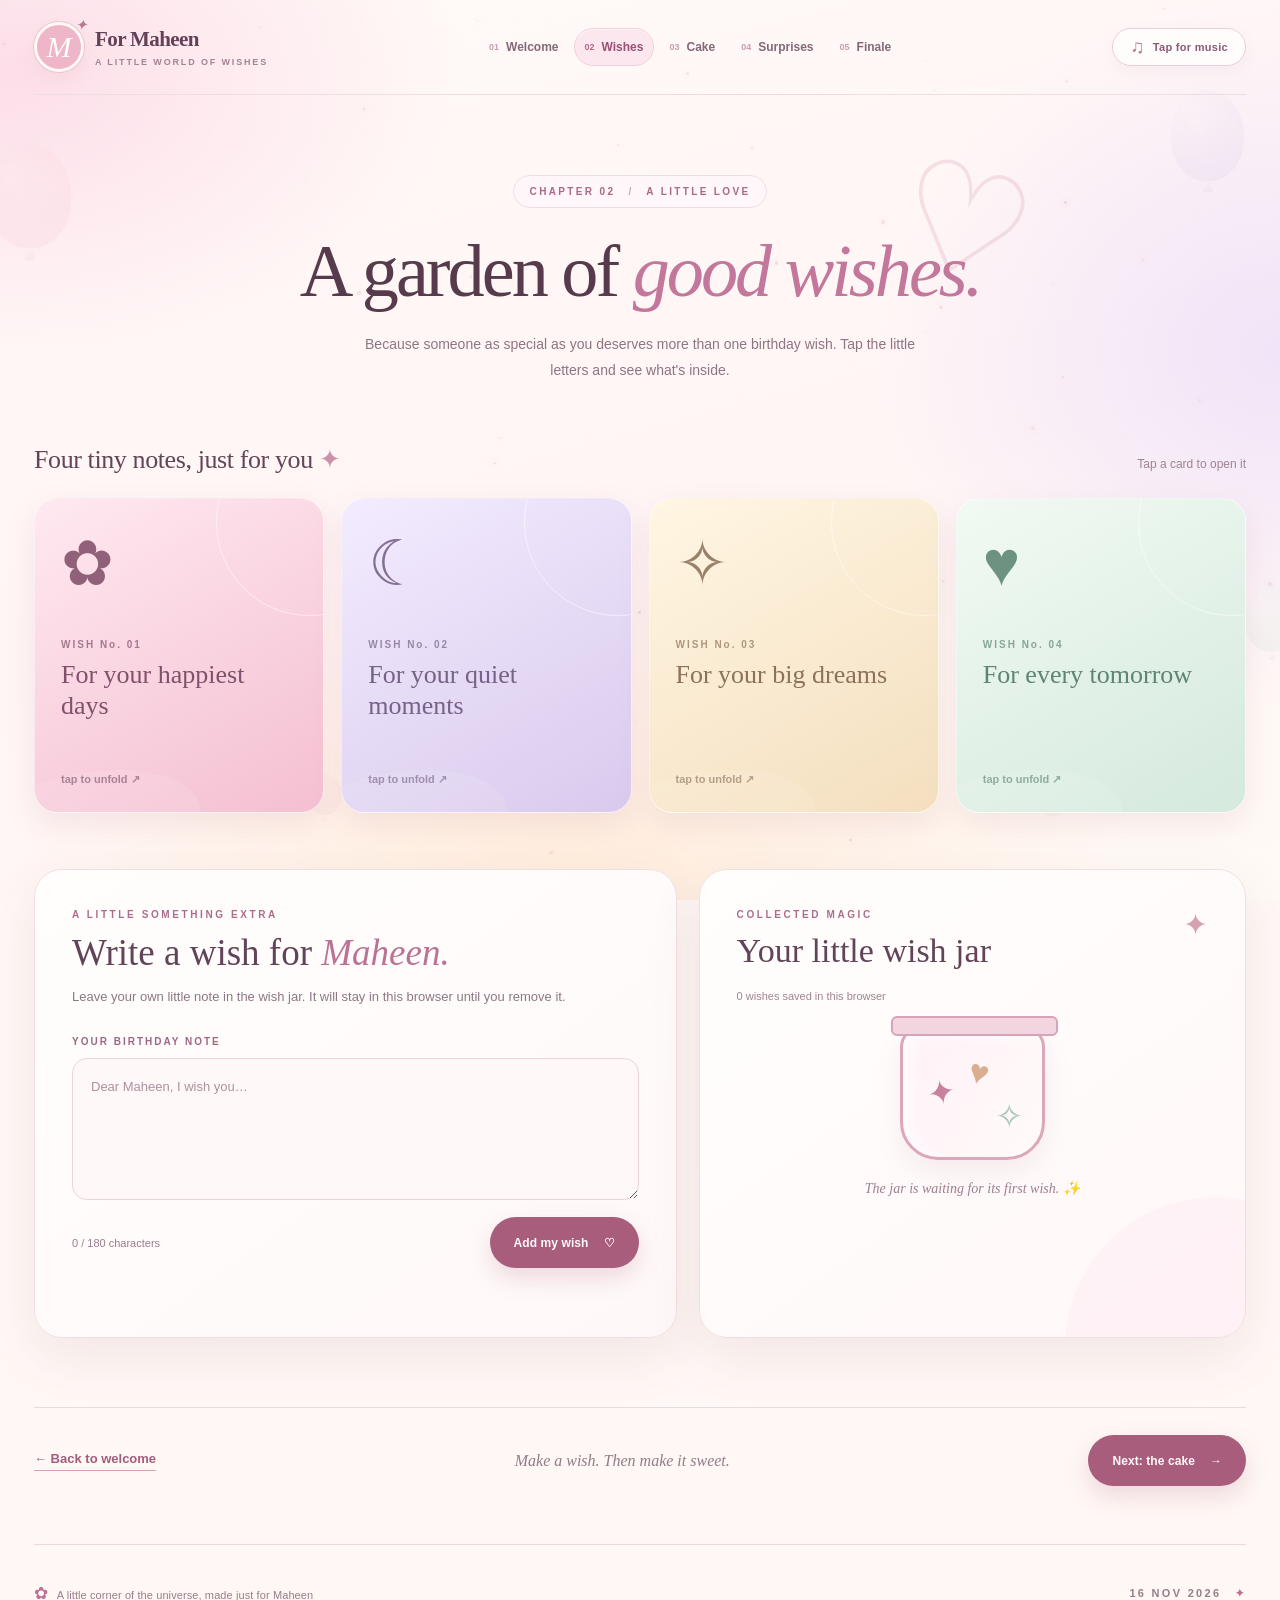
==== wishes.html @ 55c090d0 "Add files via upload" ====
<!doctype html><html lang="en"><head><meta charset="utf-8"><meta name="viewport" content="width=device-width, initial-scale=1"><meta name="theme-color" content="#fff8f5"><meta name="description" content="A magical, interactive birthday celebration for Maheen — 16 November 2026."><title>Wishes • Maheen’s Birthday Universe</title><link rel="icon" type="image/svg+xml" href="favicon.svg"><link rel="stylesheet" href="style.css"></head><body class="page-wishes" data-page="wishes"><a class="skip-link" href="#main-content">Skip to content</a>
<div id="birthday-sky" class="birthday-sky" aria-hidden="true"></div>
<canvas id="party-canvas" aria-hidden="true"></canvas>
<div class="site-frame">
<header class="site-header">
  <a class="brand" href="index.html" aria-label="Maheen's birthday universe home">
    <span class="brand-icon">M<span class="brand-sparkle">✦</span></span>
    <span class="brand-wordmark"><strong>For Maheen</strong><small>A little world of wishes</small></span>
  </a>
  <nav id="main-nav" class="main-nav" aria-label="Birthday pages"><a href="index.html" class="nav-link" data-page="home"><span class="nav-index">01</span>Welcome</a><a href="wishes.html" class="nav-link" data-page="wishes"><span class="nav-index">02</span>Wishes</a><a href="cake.html" class="nav-link" data-page="cake"><span class="nav-index">03</span>Cake</a><a href="surprises.html" class="nav-link" data-page="surprises"><span class="nav-index">04</span>Surprises</a><a href="finale.html" class="nav-link" data-page="finale"><span class="nav-index">05</span>Finale</a></nav>
  <div class="header-actions">
    <button id="music-toggle" class="music-toggle" type="button" aria-pressed="false" aria-label="Turn on birthday music"><span aria-hidden="true" class="music-symbol">♫</span><span class="music-text">Tap for music</span></button>
    <button class="menu-toggle" type="button" aria-label="Open navigation" aria-expanded="false" aria-controls="main-nav"><span></span><span></span><span></span></button>
  </div>
</header>
<main id="main-content" class="main-content inner-page">
  <section class="page-intro" aria-labelledby="wishes-heading">
    <span class="section-crumb">CHAPTER 02 <span aria-hidden="true">/</span> A LITTLE LOVE</span>
    <div class="intro-symbol intro-symbol-heart" aria-hidden="true">♡</div>
    <h1 id="wishes-heading">A garden of <em>good wishes.</em></h1>
    <p>Because someone as special as you deserves more than one birthday wish. Tap the little letters and see what's inside.</p>
  </section>
  <section class="wishes-section" aria-labelledby="letters-heading">
    <div class="subsection-head"><h2 id="letters-heading">Four tiny notes, just for you <span aria-hidden="true">✦</span></h2><span>Tap a card to open it</span></div>
    <div class="wish-grid">
      <button type="button" class="wish-envelope wish-one" aria-expanded="false"><span class="wish-envelope-inner">
        <span class="wish-front"><span class="wish-icon">✿</span><span class="wish-tag">WISH No. 01</span><span class="wish-title">For your happiest days</span><span class="wish-hint">tap to unfold <span aria-hidden="true">↗</span></span></span>
        <span class="wish-back"><span class="wish-back-icon">✿</span><strong>For your happiest days</strong><span>May your days be full of laughter that catches you by surprise, people who feel like sunshine, and moments worth remembering.</span><span class="wish-hint">tap to close ↶</span></span>
      </span></button>
      <button type="button" class="wish-envelope wish-two" aria-expanded="false"><span class="wish-envelope-inner">
        <span class="wish-front"><span class="wish-icon">☾</span><span class="wish-tag">WISH No. 02</span><span class="wish-title">For your quiet moments</span><span class="wish-hint">tap to unfold <span aria-hidden="true">↗</span></span></span>
        <span class="wish-back"><span class="wish-back-icon">☾</span><strong>For your quiet moments</strong><span>May you always find a little peace when you need it, comfort in the small things, and reasons to feel proud of how far you've come.</span><span class="wish-hint">tap to close ↶</span></span>
      </span></button>
      <button type="button" class="wish-envelope wish-three" aria-expanded="false"><span class="wish-envelope-inner">
        <span class="wish-front"><span class="wish-icon">✧</span><span class="wish-tag">WISH No. 03</span><span class="wish-title">For your big dreams</span><span class="wish-hint">tap to unfold <span aria-hidden="true">↗</span></span></span>
        <span class="wish-back"><span class="wish-back-icon">✧</span><strong>For your big dreams</strong><span>May you have the courage to chase what excites you, the luck to find new doors, and all the magic of becoming who you want to be.</span><span class="wish-hint">tap to close ↶</span></span>
      </span></button>
      <button type="button" class="wish-envelope wish-four" aria-expanded="false"><span class="wish-envelope-inner">
        <span class="wish-front"><span class="wish-icon">♥</span><span class="wish-tag">WISH No. 04</span><span class="wish-title">For every tomorrow</span><span class="wish-hint">tap to unfold <span aria-hidden="true">↗</span></span></span>
        <span class="wish-back"><span class="wish-back-icon">♥</span><strong>For every tomorrow</strong><span>May this new chapter be kind to you, full of lovely surprises and beautiful beginnings. Happy Birthday, Maheen!</span><span class="wish-hint">tap to close ↶</span></span>
      </span></button>
    </div>
  </section>
  <section class="wish-station" aria-labelledby="wish-station-heading">
    <div class="wish-writing-panel glass-panel"><p class="eyebrow">A LITTLE SOMETHING EXTRA</p><h2 id="wish-station-heading">Write a wish for <em>Maheen.</em></h2><p>Leave your own little note in the wish jar. It will stay in this browser until you remove it.</p>
      <form id="wish-form"><label for="wish-message">YOUR BIRTHDAY NOTE</label><textarea id="wish-message" maxlength="180" rows="5" placeholder="Dear Maheen, I wish you…" required></textarea><div class="form-under"><span><span id="wish-char-count">0</span> / 180 characters</span><button type="submit" class="btn btn-primary">Add my wish <span aria-hidden="true">♡</span></button></div></form>
      <p id="wish-feedback" class="form-feedback" aria-live="polite"></p>
    </div>
    <div class="wish-jar-panel glass-panel"><div class="jar-heading"><div><p class="eyebrow">COLLECTED MAGIC</p><h2>Your little wish jar</h2></div><span class="jar-top-icon" aria-hidden="true">✦</span></div><p id="wish-total" class="jar-total">0 wishes saved in this browser</p>
      <div class="jar-icon" aria-hidden="true"><span>✦</span><span>♥</span><span>✧</span></div>
      <p id="wish-empty" class="empty-state">The jar is waiting for its first wish. ✨</p><ul id="wish-list" class="wish-list" aria-label="Your saved birthday wishes"></ul>
    </div>
  </section>
  <div class="page-end-nav"><a href="index.html" class="text-link back-link"><span aria-hidden="true">←</span> Back to welcome</a><span>Make a wish. Then make it sweet.</span><a href="cake.html" class="btn btn-primary">Next: the cake <span aria-hidden="true">→</span></a></div>
</main>
<footer class="site-footer">
  <span><span class="footer-flower">✿</span> A little corner of the universe, made just for Maheen</span>
  <span>16 NOV 2026 <span aria-hidden="true">✦</span></span>
</footer>
</div>
<audio id="birthday-bgm" src="birthday-bgm.mp3" preload="auto" autoplay loop playsinline aria-hidden="true"></audio>
<script src="site.js" defer></script>
</body></html>
---- style.css ----
/*
  MAHEEN'S BIRTHDAY UNIVERSE
  A self-contained, responsive five-page celebration. All effects are CSS or local JS.
*/
:root {
  --night: #160c2b;
  --night2: #26143f;
  --violet: #c3aeff;
  --pink: #ffa2d2;
  --rose: #ff85bd;
  --peach: #f6bdaa;
  --cream: #ffe9af;
  --mint: #8ee0d9;
  --white: #fff9fe;
  --text: #f9f2ff;
  --subtle: #d4c5e5;
  --muted: #a996c7;
  --border: rgba(250,222,255,.17);
  --panel: rgba(255,255,255,.065);
  --display: Georgia, 'Palatino Linotype', 'Book Antiqua', serif;
  --body: 'Segoe UI', Arial, Helvetica, sans-serif;
}
* { box-sizing:border-box; }
html { scroll-behavior:smooth; }
body { margin:0; color:var(--text); font-family:var(--body); background:#170d2d; min-height:100vh; overflow-x:hidden; }
body:before { content:''; position:fixed; inset:0; pointer-events:none; z-index:0; background:
  radial-gradient(ellipse 52% 56% at 5% 3%,rgba(143,80,191,.27),transparent 75%),
  radial-gradient(ellipse 39% 42% at 100% 32%,rgba(245,111,169,.19),transparent 75%),
  radial-gradient(ellipse 45% 40% at 42% 100%,rgba(86,75,177,.24),transparent 80%),
  linear-gradient(130deg,#170b2c 0%,#26133f 52%,#19102f 100%); }
body:after { content:''; position:fixed; inset:0; pointer-events:none; z-index:0; opacity:.25; background-image:radial-gradient(rgba(255,255,255,.24) .65px,transparent .75px); background-size:30px 30px; mask-image:linear-gradient(to bottom,#000,transparent 88%); }
::selection { background:#ffa0cd; color:#2c153c; }
a { color:inherit; text-decoration:none; }
button,textarea { font:inherit; }
button { cursor:pointer; }
button:disabled { cursor:not-allowed; }
:focus-visible { outline:3px solid var(--cream); outline-offset:4px; }
[hidden] { display:none !important; }
.sr-only { position:absolute; width:1px; height:1px; padding:0; margin:-1px; overflow:hidden; clip:rect(0,0,0,0); white-space:nowrap; border:0; }
.skip-link { position:fixed; left:14px; top:-80px; background:#fff; color:#201333; padding:12px 20px; border-radius:10px; z-index:1000; }
.skip-link:focus { top:14px; }

/* Festive background shared by every page */
.birthday-sky { position:fixed; inset:0; overflow:hidden; z-index:1; pointer-events:none; }
.sky-star { position:absolute; border-radius:50%; background:#ffeace; box-shadow:0 0 12px 2px #f9c8f4; animation:starBlink 4s ease-in-out infinite alternate; }
@keyframes starBlink { 0%{transform:scale(.62);opacity:.17} 100%{transform:scale(1.35);opacity:.75} }
.sky-balloon { position:absolute; width:85px; height:106px; border-radius:52% 52% 48% 48%; transform:scale(var(--scale,1)); transform-origin:top center; filter:drop-shadow(0 14px 22px rgba(17,5,27,.25)); animation:balloonFloat 7s ease-in-out infinite; opacity:.56; }
.sky-balloon:before { content:''; position:absolute; left:17px; top:14px; width:18px; height:39px; border-radius:50%; transform:rotate(-27deg); background:rgba(255,255,255,.32); filter:blur(2px); }
.sky-balloon:after { content:''; position:absolute; left:37px; bottom:-13px; width:12px; height:16px; clip-path:polygon(50% 0,100% 100%,0 100%); background:inherit; }
.sky-balloon i { position:absolute; width:1px; height:135px; left:43px; top:116px; border-left:1px solid rgba(246,228,255,.4); border-radius:50%; transform:rotate(5deg); }
.sky-balloon--pink { background:radial-gradient(circle at 26% 22%,#ffcaeb,#e376b9 63%,#b05baf); }
.sky-balloon--yellow { background:radial-gradient(circle at 26% 22%,#fff8d6,#efc36f 63%,#cb8b70); }
.sky-balloon--lavender { background:radial-gradient(circle at 26% 22%,#efcfff,#a387e9 63%,#7765bd); }
.sky-balloon--teal { background:radial-gradient(circle at 26% 22%,#bafff2,#68cbbf 63%,#4099a6); }
@keyframes balloonFloat { 0%,100%{transform:translateY(0) rotate(-6deg) scale(var(--scale,1))}50%{transform:translateY(-25px) rotate(5deg) scale(var(--scale,1))} }
#party-canvas { position:fixed; inset:0; width:100%; height:100%; z-index:50; pointer-events:none; }
.site-frame { position:relative; z-index:2; width:min(100% - 64px,1312px); margin-inline:auto; animation:pageIn .55s ease both; }
@keyframes pageIn { from{opacity:0;transform:translateY(10px)}to{opacity:1;transform:translateY(0)} }
body.page-exiting .site-frame { opacity:0; transform:translateY(-8px); transition:opacity .22s ease,transform .22s ease; }

/* Header / navigation */
.site-header { display:flex; align-items:center; min-height:103px; gap:23px; border-bottom:1px solid var(--border); }
.brand { display:flex; align-items:center; gap:13px; flex:none; min-width:226px; }
.brand-icon { display:grid; place-items:center; width:49px; height:49px; border-radius:18px; background:linear-gradient(135deg,#ffc0df,#a38aff); color:#3a204e; font-family:var(--display); font-size:31px; font-style:italic; font-weight:700; position:relative; box-shadow:0 6px 28px rgba(222,144,247,.18); }
.brand-sparkle { position:absolute; top:-8px; right:-8px; color:#fff1ac; font-family:var(--body); font-size:17px; text-shadow:0 2px 9px #e9a6cd; }
.brand-wordmark { display:flex; flex-direction:column; gap:5px; }
.brand-wordmark strong { font-family:var(--display); font-size:19px; letter-spacing:-.3px; }
.brand-wordmark small { color:var(--muted); font-size:10px; letter-spacing:1.7px; text-transform:uppercase; }
.main-nav { display:flex; align-items:center; justify-content:center; flex:1; gap:6px; }
.nav-link { display:flex; align-items:center; gap:7px; color:#cbbbdc; padding:12px 12px; border-radius:999px; font-size:12px; white-space:nowrap; transition:color .2s,background .2s; }
.nav-link:hover { background:rgba(255,255,255,.08); color:#fff; }
.nav-link.is-active { background:rgba(255,165,215,.13); border:1px solid rgba(255,167,219,.20); color:#ffd8eb; padding:11px; }
.nav-index { font-size:9px; color:#b69cce; font-weight:800; }
.nav-link.is-active .nav-index { color:#ffb8d5; }
.header-actions { display:flex; align-items:center; gap:10px; }
.music-toggle { display:flex; align-items:center; gap:8px; padding:11px 16px; background:rgba(255,255,255,.07); border:1px solid var(--border); color:#eee1f4; border-radius:999px; white-space:nowrap; font-size:11px; font-weight:650; letter-spacing:.3px; transition:background .2s; }
.music-toggle:hover,.music-toggle.is-playing { background:rgba(255,191,222,.16); }
.music-symbol { font-size:19px; line-height:12px; color:var(--cream); }
.music-toggle.is-playing .music-symbol { animation:musicBounce 1s ease-in-out infinite alternate; }
@keyframes musicBounce{to{transform:translateY(-4px)}}
.menu-toggle { display:none; flex-direction:column; justify-content:center; gap:5px; padding:12px; border:1px solid var(--border); border-radius:12px; background:var(--panel); }
.menu-toggle span { width:20px; height:2px; border-radius:5px; background:#fae9fa; }
.main-content { padding-bottom:65px; }
.site-footer { min-height:105px; display:flex; align-items:center; justify-content:space-between; border-top:1px solid var(--border); color:#bcaad0; font-size:11px; letter-spacing:.1px; gap:20px; }
.footer-flower { color:var(--rose); font-size:17px; padding-right:6px; }
.site-footer>span:last-child { letter-spacing:2.3px; font-weight:650; white-space:nowrap; }
.site-footer>span:last-child span { color:#ffe9b0; padding-left:8px; }

/* Shared typography/buttons */
.eyebrow { color:#ffc1de; font-size:11px; line-height:1.5; letter-spacing:2.5px; font-weight:800; margin:0 0 21px; }
.eyebrow-dot { width:6px;height:6px;display:inline-block;background:var(--pink);border-radius:50%;vertical-align:middle;margin-right:10px;box-shadow:0 0 12px 3px rgba(255,160,210,.38); }
.eyebrow>span:last-child { color:var(--cream); margin-left:8px; }
.eyebrow .eyebrow-dot { margin-left:0; }
.btn { display:inline-flex; align-items:center; justify-content:center; gap:15px; min-height:52px; padding:14px 24px; border-radius:14px; border:1px solid transparent; font-weight:750; font-size:12px; letter-spacing:.2px; transition:transform .2s,box-shadow .2s,background .2s; }
.btn:hover:not(:disabled) { transform:translateY(-3px); }
.btn:active:not(:disabled) { transform:translateY(0); }
.btn:disabled { opacity:.4; }
.btn-primary { background:linear-gradient(125deg,#ffb6da 0%,#ed8ec2 58%,#ce98ee 100%); color:#371b45; box-shadow:0 10px 28px rgba(241,133,193,.20); }
.btn-primary:hover:not(:disabled) { box-shadow:0 14px 32px rgba(241,133,193,.31); }
.btn-outline { border:1px solid rgba(255,227,248,.33); background:rgba(255,255,255,.035); color:#fff3fc; }
.btn-outline:hover:not(:disabled) { background:rgba(255,255,255,.10); }
.btn-rose { background:#f8ddfb; color:#32194b; }
.text-link { color:#ffc3dd; font-size:13px; font-weight:700; border-bottom:1px solid rgba(255,192,221,.45); padding-bottom:4px; }
.text-link:hover { color:#fff; }
.glass-panel { background:linear-gradient(145deg,rgba(255,255,255,.095),rgba(255,255,255,.035)); border:1px solid rgba(255,238,255,.17); box-shadow:0 14px 48px rgba(12,5,30,.15); border-radius:28px; backdrop-filter:blur(16px); }
.overline { font-size:10px; letter-spacing:2.1px; font-weight:800; }
.page-end-nav { display:flex; align-items:center; justify-content:space-between; gap:20px; margin-top:75px; padding:32px 0 4px; border-top:1px solid var(--border); color:#d0bedf; font-family:var(--display); font-style:italic; font-size:16px; }
.page-end-nav>.btn { font-family:var(--body); font-style:normal; }
.page-end-nav .text-link { font-family:var(--body); font-style:normal; }

/* Home: showcase */
.hero-grid { display:grid; grid-template-columns:1.06fr .94fr; align-items:center; gap:36px; padding:69px 0 63px; min-height:660px; }
.hero-copy { position:relative; z-index:2; }
.hero-intro { font-family:var(--display); color:#f0d5f1; font-size:22px; font-style:italic; margin:0 0 10px; }
.hero-title { font-family:var(--display); font-size:clamp(62px,6vw,93px); font-weight:500; line-height:.99; letter-spacing:-4.9px; margin:0 0 24px; text-shadow:0 12px 40px rgba(0,0,0,.10); }
.hero-title span { display:inline-block; margin-top:8px; font-style:italic; background:linear-gradient(110deg,#ffd6e7 1%,#ffa7d3 38%,#d5b6ff 85%); background-clip:text; -webkit-background-clip:text; color:transparent; }
.hero-lead { max-width:520px; font-size:15px; line-height:1.9; color:#dbd0ea; margin:0 0 22px; }
.hero-lead strong { color:#fff0bc; font-weight:600; }
.date-chip { display:inline-flex; align-items:center; gap:11px; border:1px solid rgba(249,215,255,.20); border-radius:999px; padding:9px 16px; color:#ffe3f0; font-size:10px; letter-spacing:1.3px; font-weight:800; background:rgba(255,255,255,.045); }
.date-icon,.date-heart { font-size:19px; line-height:1; color:#ffe5a7; }
.date-heart { color:#ff9ccc; margin-left:4px; }
.date-chip b { color:#bba3d7; }
.hero-ctas { display:flex; flex-wrap:wrap; gap:14px; margin-top:32px; }
.little-note { min-height:20px; color:#ab9ac2; font-size:12px; font-style:italic; margin:16px 0 0 3px; }
.hero-visual { height:530px; min-width:0; position:relative; display:flex; align-items:center; justify-content:center; isolation:isolate; }
.hero-visual:before { content:''; width:85%; aspect-ratio:1; position:absolute; background:radial-gradient(circle,rgba(219,123,195,.28),rgba(106,66,183,.11) 50%,transparent 72%); z-index:-2; filter:blur(15px); }
.hero-orbit { position:absolute; border-radius:50%; border:1px solid rgba(253,206,247,.23); transform:rotate(-18deg); }
.orbit-1 { width:470px; height:470px; }
.orbit-2 { width:540px; height:380px; border-style:dashed; border-color:rgba(238,188,244,.15); transform:rotate(32deg); }
.hero-disc { width:335px; height:335px; border-radius:50%; display:flex; align-items:center; flex-direction:column; justify-content:center; background:radial-gradient(circle at 30% 20%,rgba(255,224,241,.25),transparent 45%),linear-gradient(140deg,#f5b8dc,#d798d5 45%,#a789e7 100%); box-shadow:inset 0 0 0 1px rgba(255,255,255,.4),inset 0 0 0 15px rgba(255,255,255,.08),0 28px 75px rgba(16,9,35,.33); position:relative; animation:discFloat 7s ease-in-out infinite; color:#3c244c; }
.hero-disc:after { content:''; position:absolute; inset:21px; border:1px solid rgba(255,255,255,.52); border-radius:50%; }
.disc-overline { font-size:12px; font-weight:800; letter-spacing:3px; z-index:1; margin-top:18px; }
.disc-letter { font-family:var(--display); font-size:180px; font-style:italic; line-height:.96; margin-top:-10px; z-index:1; text-shadow:5px 4px 0 rgba(255,255,255,.20); }
.disc-under { font-family:var(--display); font-size:19px; font-style:italic; z-index:1; margin-top:-4px; }
.disc-small-star { position:absolute; top:45px; right:65px; color:#fff4c2; font-size:38px; z-index:1; }
.hero-sparkle { position:absolute; color:#ffe8b3; text-shadow:0 0 19px rgba(255,245,193,.6); animation:twirl 8s linear infinite; }
.hero-sparkle-a { left:4%; top:17%; font-size:52px; }
.hero-sparkle-b { right:4%; bottom:14%; font-size:42px; animation-direction:reverse; }
.hero-sparkle-c { right:12%; top:8%; font-size:32px; }
.hero-balloon { position:absolute; width:66px; height:81px; border-radius:50%; filter:drop-shadow(0 15px 18px rgba(17,5,27,.18)); }
.hero-balloon:before { content:''; width:8px; height:10px; bottom:-7px; left:29px; position:absolute; background:inherit; clip-path:polygon(50% 0,0 100%,100% 100%); }
.hero-balloon:after { content:''; position:absolute; width:1px; height:105px; background:rgba(242,222,252,.5); left:33px; top:91px; }
.hero-balloon-a { top:7%; left:13%; transform:rotate(-16deg); background:linear-gradient(125deg,#ffdebd,#e995b9); animation:balA 6s ease-in-out infinite; }
.hero-balloon-b { right:8%; top:19%; background:linear-gradient(135deg,#c8f4f1,#7ec5d4); transform:rotate(12deg); animation:balB 7s ease-in-out infinite; }
.floating-label { position:absolute; padding:13px 17px; display:flex; align-items:center; gap:8px; white-space:nowrap; font-size:12px; font-family:var(--display); font-style:italic; border-radius:16px; background:rgba(255,247,255,.90); color:#53395f; box-shadow:0 16px 36px rgba(14,4,32,.26); }
.floating-label-top { left:1%; bottom:24%; transform:rotate(-8deg); }
.floating-label-top:first-letter { color:#bb82b2; }
.floating-label-bottom { right:-2%; bottom:19%; transform:rotate(7deg); }
.label-heart { color:#dc75ac; font-size:22px; }
@keyframes discFloat { 0%,100%{transform:translateY(0) rotate(-2deg)} 50%{transform:translateY(-16px) rotate(2deg)} }
@keyframes twirl { 50%{transform:rotate(180deg) scale(.83)}100%{transform:rotate(360deg)} }
@keyframes balA {50%{transform:translateY(-18px) rotate(-7deg)}}
@keyframes balB {50%{transform:translateY(19px) rotate(20deg)}}
.countdown-panel { border:1px solid rgba(255,231,249,.21); border-radius:26px; padding:27px 33px; background:linear-gradient(110deg,rgba(255,156,205,.10),rgba(153,127,232,.11)),rgba(255,255,255,.035); display:flex; gap:28px; align-items:center; justify-content:space-between; box-shadow:0 12px 40px rgba(8,5,24,.12); }
.countdown-heading { display:flex; align-items:center; gap:17px; }
.mini-orb { flex:none; height:58px; width:58px; border-radius:18px; display:grid; place-items:center; background:rgba(255,230,249,.11); color:#ffe8a8; font-size:25px; }
.countdown-heading .overline { color:#ffc4df; margin:0 0 7px; }
.countdown-heading h2 { font-family:var(--display); font-size:21px; font-weight:500; margin:0 0 7px; }
.countdown-heading p:last-child { color:#bcb0cf; margin:0; font-size:11px; }
.countdown-values { display:flex; align-items:flex-start; gap:16px; }
.time-unit { min-width:62px; display:flex; align-items:center; flex-direction:column; gap:4px; }
.time-unit strong { font-family:var(--display); font-size:34px; line-height:1.2; font-weight:600; letter-spacing:-1px; font-variant-numeric:tabular-nums; }
.time-unit span { font-size:9px; color:#bba6d3; font-weight:800; letter-spacing:1.5px; }
.time-colon { color:#d8acd8; font-size:29px; margin-top:0; }
.journey-section { padding-top:106px; }
.section-heading { display:flex; justify-content:space-between; align-items:end; gap:60px; margin-bottom:34px; }
.section-heading .eyebrow { margin-bottom:10px; }
.section-heading h2 { font-family:var(--display); font-size:clamp(34px,3.6vw,51px); font-weight:500; line-height:1.15; margin:0; letter-spacing:-1.5px; }
.section-heading h2 em { color:#ffafdb; font-weight:400; }
.section-heading>p { color:#bdaed2; max-width:260px; line-height:1.8; font-size:13px; margin:0; }
.journey-grid { display:grid; grid-template-columns:repeat(4,minmax(0,1fr)); gap:17px; }
.journey-card { min-height:245px; display:flex; flex-direction:column; align-items:flex-start; padding:24px; border:1px solid rgba(255,235,255,.15); border-radius:22px; background:linear-gradient(150deg,rgba(255,255,255,.095),rgba(255,255,255,.024)); transition:transform .25s,border-color .25s,background .25s; }
.journey-card:hover { transform:translateY(-6px); border-color:rgba(255,176,211,.45); background:linear-gradient(145deg,rgba(253,178,224,.13),rgba(255,255,255,.05)); }
.journey-number { font-size:9px; font-weight:800; letter-spacing:1.7px; color:#cdb6e1; }
.journey-emoji { font-size:41px; line-height:1; margin:24px 0 15px; filter:drop-shadow(0 7px 10px rgba(2,1,10,.17)); }
.journey-card h3 { font-family:var(--display); font-size:21px; font-weight:500; margin:0 0 8px; }
.journey-card p { color:#bdb0cf; line-height:1.5; font-size:12px; margin:0 0 20px; }
.journey-arrow { margin-top:auto; color:#ffbddb; font-weight:750; font-size:11px; }

/* All inner pages */
.inner-page { padding-top:67px; }
.page-intro { text-align:center; max-width:810px; margin:0 auto 59px; position:relative; }
.section-crumb { color:#ffc1df; font-size:10px; letter-spacing:2.35px; font-weight:800; }
.section-crumb span { color:#8b6ba5; padding:0 8px; }
.page-intro h1 { font-family:var(--display); font-size:clamp(45px,5.25vw,73px); line-height:1.13; font-weight:400; letter-spacing:-2.5px; margin:16px 0 15px; }
.page-intro h1 em { font-weight:400; color:#ffafd8; }
.page-intro>p { font-size:14px; color:#cfc0e0; max-width:650px; margin:0 auto; line-height:1.85; }
.intro-symbol { position:absolute; z-index:-1; font-family:var(--display); font-size:150px; line-height:1; color:rgba(255,183,232,.075); top:-26px; right:-27px; transform:rotate(17deg); }
.intro-symbol-cake { right:5%; }
.intro-symbol-gift { right:10%; }
.intro-symbol-finale { right:7%; }
.subsection-head { display:flex; align-items:baseline; justify-content:space-between; gap:15px; margin-bottom:22px; }
.subsection-head h2 { font-family:var(--display); font-weight:500; font-size:25px; letter-spacing:-.4px; margin:0; }
.subsection-head h2>span { color:#ffc7e5; }
.subsection-head>span { color:#beaacf; font-size:12px; }

/* Wish envelopes and the wish jar */
.wish-grid { display:grid; grid-template-columns:repeat(4,minmax(0,1fr)); gap:19px; }
.wish-envelope { display:block; text-align:left; border:0; padding:0; height:310px; color:inherit; background:transparent; perspective:1300px; border-radius:23px; }
.wish-envelope-inner { display:block; width:100%; height:100%; transform-style:preserve-3d; transition:transform .7s cubic-bezier(.22,.61,.36,1); position:relative; }
.wish-envelope.is-open .wish-envelope-inner { transform:rotateY(180deg); }
.wish-front,.wish-back { position:absolute; inset:0; border-radius:23px; overflow:hidden; padding:25px; display:flex; flex-direction:column; backface-visibility:hidden; -webkit-backface-visibility:hidden; border:1px solid rgba(255,255,255,.26); box-shadow:0 15px 28px rgba(15,5,30,.12); }
.wish-front:before { content:''; position:absolute; width:185px; height:185px; border:1px solid rgba(255,255,255,.30); border-radius:50%; top:-70px; right:-80px; }
.wish-front:after { content:''; position:absolute; width:75%; height:100px; bottom:-60px; left:-50px; background:rgba(255,255,255,.09); border-radius:50%; transform:rotate(-8deg); }
.wish-one .wish-front { background:linear-gradient(150deg,#f3b1d3,#d58aaf); color:#4b2b48; }
.wish-two .wish-front { background:linear-gradient(150deg,#d0c0ff,#a491d6); color:#402d62; }
.wish-three .wish-front { background:linear-gradient(150deg,#ffdfa9,#eebf9d); color:#694c4d; }
.wish-four .wish-front { background:linear-gradient(150deg,#a3e8df,#7acbcf); color:#30545c; }
.wish-icon { font-family:var(--display); font-size:59px; line-height:1.1; margin:5px 0 40px; }
.wish-tag { font-size:10px; font-weight:800; letter-spacing:2px; opacity:.74; }
.wish-title { font-family:var(--display); font-size:25px; line-height:1.2; margin:9px 0 0; }
.wish-hint { font-size:11px; margin-top:auto; font-weight:700; opacity:.8; }
.wish-back { transform:rotateY(180deg); background:#fff7f2; color:#513657; justify-content:center; gap:14px; }
.wish-back-icon { font-size:33px; line-height:1; color:#d680ac; }
.wish-back strong { font-family:var(--display); font-size:21px; font-weight:500; line-height:1.1; }
.wish-back>span:nth-last-child(2) { font-size:13px; line-height:1.65; }
.wish-back .wish-hint { color:#9b6889; }
.wish-station { display:grid; grid-template-columns:1.08fr .92fr; gap:22px; margin-top:53px; }
.wish-writing-panel,.wish-jar-panel { padding:34px; }
.wish-writing-panel .eyebrow,.jar-heading .eyebrow { margin-bottom:9px; }
.wish-writing-panel h2,.jar-heading h2,.finale-actions h2 { font-family:var(--display); font-size:37px; font-weight:400; line-height:1.2; margin:0 0 11px; }
.wish-writing-panel h2 em,.finale-actions h2 em { color:#ffb5df; }
.wish-writing-panel>p:not(.eyebrow):not(.form-feedback) { font-size:13px; line-height:1.7; color:#cdbbdf; margin:0 0 28px; }
#wish-form label { display:block; font-size:10px; letter-spacing:2px; font-weight:800; color:#e7d2ed; margin-bottom:11px; }
#wish-message { width:100%; min-height:138px; padding:18px; resize:vertical; background:rgba(12,8,29,.24); border:1px solid rgba(248,214,255,.24); border-radius:15px; color:white; font-size:13px; line-height:1.6; outline:none; transition:border-color .2s,box-shadow .2s; }
#wish-message::placeholder { color:#ad9bbe; }
#wish-message:focus { border-color:#ffc4e8; box-shadow:0 0 0 3px rgba(255,161,215,.11); }
.form-under { display:flex; align-items:center; justify-content:space-between; gap:12px; margin-top:14px; }
.form-under>span { font-size:11px; color:#aa99c0; }
.form-feedback { color:#f9dba6; font-size:12px; min-height:20px; margin:12px 0 0; }
.wish-jar-panel { position:relative; overflow:hidden; }
.wish-jar-panel:before { content:''; position:absolute; width:300px; height:300px; right:-120px; bottom:-160px; border-radius:50%; background:rgba(251,166,211,.09); }
.jar-heading { display:flex; justify-content:space-between; }
.jar-heading h2 { font-size:33px; }
.jar-top-icon { color:#ffe5b1; font-size:30px; }
.jar-total { font-size:11px; color:#c7b2d8; margin:7px 0 14px; }
.jar-icon { width:145px; height:134px; position:relative; border-radius:21px 21px 38px 38px; border:3px solid rgba(248,221,255,.50); background:linear-gradient(120deg,rgba(255,211,237,.25),rgba(255,255,255,.025)); box-shadow:inset 14px 8px 28px rgba(255,255,255,.09),0 13px 26px rgba(0,0,0,.11); margin:24px auto 20px; }
.jar-icon:before { content:''; position:absolute; height:16px; width:163px; border-radius:6px; border:2px solid rgba(248,221,255,.58); background:rgba(219,160,216,.35); left:-12px; top:-13px; }
.jar-icon span { position:absolute; font-size:34px; color:#ffcae5; }
.jar-icon span:first-child { left:24px; top:43px; transform:rotate(-12deg); }
.jar-icon span:nth-child(2) { left:66px; top:24px; color:#ffe9b5; transform:rotate(15deg); }
.jar-icon span:nth-child(3) { right:19px; bottom:21px; color:#bdf6f0; }
.empty-state { text-align:center; font-family:var(--display); font-style:italic; color:#d0bddf; font-size:14px; }
.wish-list { list-style:none; padding:0; margin:15px 0 0; max-height:245px; overflow:auto; display:flex; flex-direction:column; gap:10px; }
.saved-wish { display:flex; align-items:start; justify-content:space-between; gap:14px; background:rgba(255,242,253,.10); border-radius:12px; padding:13px 13px 13px 15px; font-size:12px; line-height:1.5; overflow-wrap:anywhere; }
.delete-wish { background:transparent; border:0; color:#ffb7d7; font-size:24px; line-height:17px; padding:0 3px; }

/* Interactive cake */
.cake-page .page-intro { margin-bottom:45px; }
.cake-experience { padding:26px 33px 34px; }
.cake-section-label { display:flex; align-items:center; justify-content:space-between; gap:15px; }
.pill-label { border:1px solid rgba(253,216,240,.24); background:rgba(255,255,255,.06); border-radius:100px; color:#ffd4e8; padding:9px 13px; font-size:10px; letter-spacing:1.6px; font-weight:800; }
.cake-note { color:#b4a4c6; font-family:var(--display); font-size:14px; font-style:italic; }
.cake-layout { display:grid; grid-template-columns:1.15fr .85fr; align-items:center; gap:36px; min-height:460px; }
.cake-stage { position:relative; height:455px; display:flex; align-items:center; justify-content:center; background:radial-gradient(ellipse 66% 45% at 49% 62%,rgba(255,169,213,.11),transparent); overflow:hidden; }
.cake-stage-star { position:absolute; color:#ffe4ac; font-size:42px; text-shadow:0 0 15px rgba(255,218,173,.36); animation:starBlink 3s ease-in-out infinite alternate; }
.star-a { top:74px;left:8%; }.star-b { right:14%;top:60px;font-size:30px;animation-delay:-1s }.star-c { right:9%;bottom:93px;font-size:35px;animation-delay:-2s }
.cake-sculpture { width:500px; height:370px; position:relative; transform-origin:50% 60%; flex:none; }
.cake-halo { position:absolute; width:390px; height:305px; left:55px; bottom:45px; border-radius:50%; background:radial-gradient(ellipse,rgba(255,154,220,.14),transparent 70%); }
.cake-plate { position:absolute; bottom:18px; width:445px; height:30px; left:27px; border-radius:50%; background:linear-gradient(#fff8ef 10%,#dfbad9 40%,#8e75b0 80%); box-shadow:0 24px 28px rgba(4,0,15,.29); }
.cake-plate:before { content:''; height:13px; position:absolute; top:-7px; left:5px; right:5px; border-radius:50%; background:#fff4fc; }
.cake-layer { position:absolute; left:50%; transform:translateX(-50%); border-radius:16px 16px 17px 17px; overflow:visible; box-shadow:inset -20px 0 28px rgba(107,36,84,.12),inset 14px 1px 22px rgba(255,255,255,.17),0 7px 7px rgba(79,35,97,.17); }
.cake-layer-bottom { width:380px; height:103px; bottom:34px; background:linear-gradient(90deg,#ed97c3,#e48aba 55%,#c579b3); }
.cake-layer-mid { width:302px; height:92px; bottom:127px; background:linear-gradient(90deg,#c2a8f7,#b294eb 55%,#917bcd); }
.cake-layer-top { width:222px; height:80px; bottom:207px; background:linear-gradient(90deg,#ffc3db,#f0a9d6 55%,#d68bc4); }
.icing { position:absolute; left:-1px; right:-1px; height:35px; top:-8px; border-radius:50% 50% 17px 17px/25px 25px 8px 8px; background:linear-gradient(180deg,#fff7ed 0%,#ffeff8 62%,#f7d3e9 100%); box-shadow:0 4px 0 rgba(255,255,255,.12); }
.icing:after { content:''; position:absolute; left:0; right:0; top:21px; height:27px; background:radial-gradient(circle at 13px 1px,#ffeff8 0 10px,transparent 11px) repeat-x; background-size:27px 28px; opacity:.97; }
.cake-dots { position:absolute; height:18px; left:13px; right:13px; bottom:15px; background:radial-gradient(circle,#ffe8a6 0 3px,transparent 4px) repeat-x; background-size:27px 18px; }
.cake-name { position:absolute; top:47px; left:50%; transform:translateX(-50%); font-family:var(--display); color:#fff9eb; font-size:29px; font-weight:700; letter-spacing:4px; text-shadow:0 2px 4px rgba(70,20,61,.33); z-index:2; }
.candle-row { position:absolute; left:50%; transform:translateX(-50%); bottom:284px; display:flex; align-items:flex-end; justify-content:center; gap:23px; width:220px; height:65px; z-index:8; }
.candle { width:16px; height:53px; flex:none; position:relative; background:repeating-linear-gradient(-35deg,#fff9c2 0px,#fff9c2 8px,#f8a4be 8px,#f8a4be 13px); border:1px solid rgba(255,248,219,.9); border-radius:5px 5px 3px 3px; box-shadow:inset -3px 0 rgba(171,70,100,.15),0 2px 4px rgba(0,0,0,.1); padding:0; overflow:visible; }
.candle:before { content:''; width:2px; height:7px; position:absolute; top:-6px; left:6px; background:#45314c; }
.candle:nth-child(even) { background:repeating-linear-gradient(32deg,#fdfaff 0px,#fdfaff 9px,#b6a2ed 9px,#b6a2ed 15px); }
.candle-flame { display:block; width:15px; height:24px; opacity:0; position:absolute; left:-1px; top:-30px; transform-origin:center bottom; border-radius:70% 15% 60% 45%; transform:rotate(45deg); background:linear-gradient(120deg,#fff9b7 25%,#ffbd62 65%,#fa8c4e); box-shadow:0 0 16px 8px rgba(255,181,69,.42),0 0 45px rgba(255,190,86,.32); transition:opacity .22s; }
.candle.is-lit .candle-flame { opacity:1; animation:flameFlicker .8s ease-in-out infinite alternate; }
.cake-sculpture.is-blown:after { content:'✦'; font-size:45px; color:#f7c3ed; position:absolute; right:44px; top:30px; animation:riseOut .9s both; }
@keyframes flameFlicker { from { transform:scale(.94) rotate(39deg); }to { transform:scale(1.08) rotate(49deg) translateY(-2px); } }
@keyframes riseOut { from {opacity:0;transform:translateY(22px) scale(.7)}to {opacity:1;transform:translateY(-11px) scale(1.2)} }
.cake-controls { padding:30px 12px 28px 0; }
.cake-controls>.eyebrow { margin-bottom:14px; }
.cake-controls h3 { font-family:var(--display); font-size:clamp(32px,3.1vw,45px); font-weight:400; line-height:1.08; margin:0 0 16px; }
.cake-controls h3 em { color:#ffb2d7; }
.cake-controls>p:not(.cake-message) { color:#d0bfdc; font-size:13px; line-height:1.85; max-width:390px; }
.cake-steps { display:grid; gap:12px; margin:27px 0; }
.cake-steps>div { color:#e4d6ed; font-size:12px; }
.cake-steps span { display:inline-grid; place-items:center; width:29px; height:29px; border-radius:50%; background:rgba(255,195,228,.12); border:1px solid rgba(255,195,228,.21); color:#ffcae1; font-size:10px; font-weight:700; margin-right:10px; }
.cake-buttons { display:flex; flex-wrap:wrap; gap:10px; }
.cake-buttons .btn { padding:12px 17px; min-height:46px; font-size:11px; }
.reset-button { background:transparent; border:0; padding:7px 0; color:#eec4de; font-size:12px; text-decoration:underline; text-underline-offset:4px; }
.reset-button:disabled { opacity:.3; }
.cake-message { border-left:3px solid #eaa5ce; padding:8px 12px; min-height:37px; color:#ffe7ae; font-family:var(--display); font-size:15px; font-style:italic; line-height:1.4; margin-top:24px; }
.birthday-blessing { margin:35px auto 0; display:flex; align-items:center; justify-content:center; gap:25px; text-align:center; }
.birthday-blessing p { color:#edd9ee; font-family:var(--display); font-size:20px; line-height:1.5; font-style:italic; }
.blessing-star { color:#ffc1db; font-size:25px; }

/* Unwrap three gifts */
.presents-area { margin-top:15px; }
.presents-grid { display:grid; grid-template-columns:repeat(3,minmax(0,1fr)); gap:22px; align-items:start; }
.present-card { background:linear-gradient(145deg,rgba(255,255,255,.09),rgba(255,255,255,.04)); border:1px solid var(--border); border-radius:28px; padding:23px 22px 21px; text-align:center; transition:border-color .3s; overflow:hidden; }
.present-card.is-open { border-color:rgba(255,206,234,.44); }
.gift-index { display:block; text-align:left; color:#d7c4e5; font-size:10px; font-weight:800; letter-spacing:1.5px; }
.gift-button { width:100%; height:280px; border:0; background:transparent; color:#ffe6f3; display:flex; flex-direction:column; align-items:center; justify-content:center; position:relative; cursor:pointer; }
.gift-box { width:220px; height:200px; display:block; position:relative; margin:20px 0 4px; filter:drop-shadow(0 17px 18px rgba(14,5,34,.20)); transition:transform .3s; }
.gift-button:hover:not([aria-expanded="true"]) .gift-box { transform:translateY(-8px) rotate(-2deg); }
.gift-body { position:absolute; bottom:11px; left:14px; right:14px; height:130px; border-radius:7px 7px 15px 15px; background:linear-gradient(105deg,var(--gift-base),var(--gift-mid) 60%,var(--gift-dark)); box-shadow:inset 17px 0 rgba(255,255,255,.09); overflow:hidden; }
.gift-ribbon { position:absolute; width:34px; height:100%; background:rgba(255,241,214,.85); left:50%; transform:translateX(-50%); box-shadow:inset -7px 0 rgba(193,141,128,.16); }
.gift-lid { position:absolute; width:213px; height:44px; bottom:132px; left:3px; background:linear-gradient(105deg,var(--gift-base),var(--gift-mid) 60%,var(--gift-dark)); border-radius:8px; z-index:3; box-shadow:0 8px 7px rgba(36,13,49,.15); transform-origin:18% 95%; transition:transform .7s cubic-bezier(.18,.75,.28,1); }
.gift-lid:before { content:''; position:absolute; width:35px; height:44px; background:rgba(255,241,214,.9); left:50%; transform:translateX(-50%); }
.gift-bow { width:110px; height:63px; position:absolute; left:51px; top:-58px; }
.gift-bow i { position:absolute; display:block; border:15px solid rgba(255,239,212,.94); width:64px; height:39px; border-radius:53% 57% 45% 20%; top:17px; transform:rotate(30deg); }
.gift-bow i:first-child { left:0; transform:rotate(38deg); }
.gift-bow i:nth-child(2) { right:0; transform:rotate(140deg); }
.present-rose { --gift-base:#f6aed0; --gift-mid:#e68bbb; --gift-dark:#b969a0; }
.present-lilac { --gift-base:#c9b7ff; --gift-mid:#a48cde; --gift-dark:#7a64bc; }
.present-mint { --gift-base:#acebe5; --gift-mid:#77d0c6; --gift-dark:#55aaa8; }
.gift-sparkle { position:absolute; font-size:36px; color:#ffe9ae; opacity:.85; animation:starBlink 3s ease-in-out infinite alternate; }
.gift-sparkle-left { left:7%; top:40%; }
.gift-sparkle-right { right:8%; top:10%; animation-delay:-1.2s; }
.gift-open-label { font-size:12px; font-weight:700; color:#ffd6e9; margin-top:-8px; }
.present-card.is-open .gift-lid { transform:translate(-26px,-103px) rotate(-24deg); }
.present-card.is-open .gift-box { animation:giftBounce .7s ease; }
.present-card.is-open .gift-open-label { opacity:.6; }
@keyframes giftBounce {50%{transform:scale(1.06)} }
.gift-reveal { padding:15px 12px 10px; border-top:1px solid var(--border); margin-top:6px; animation:pageIn .45s both; }
.reveal-icon { color:#ffe8a8; font-size:38px; }
.gift-reveal h3 { font-family:var(--display); font-size:25px; font-weight:400; margin:9px 0 12px; color:#ffdeee; }
.gift-reveal p { color:#d9c7e7; font-size:13px; line-height:1.75; margin:0 0 8px; }
.gift-complete { text-align:center; margin:32px auto 0; padding:31px; border-radius:23px; border:1px solid rgba(255,194,221,.25); background:linear-gradient(115deg,rgba(253,183,215,.13),rgba(166,142,234,.10)); animation:pageIn .6s both; }
.gift-complete>span { letter-spacing:8px; color:#ffe6b5; }
.gift-complete h2 { font-family:var(--display); font-weight:400; margin:11px 0; font-size:32px; }
.gift-complete p { color:#d9c3e5; font-size:13px; margin:0 0 22px; }

/* The birthday letter / finale */
.finale-page .page-intro { margin-bottom:33px; }
.finale-stage { position:relative; display:flex; justify-content:center; padding:22px 10px 55px; }
.letter-paper { width:min(100%,750px); padding:47px 65px 33px; border-radius:7px; background:linear-gradient(145deg,#fffaf3,#fff4f1 70%,#f9e9f1); color:#5a405b; border:9px solid rgba(255,252,244,.88); box-shadow:0 26px 85px rgba(5,3,18,.36),0 0 0 1px #ffd9e3; position:relative; z-index:1; transform:rotate(-1deg); transition:box-shadow .5s,transform .5s; }
.letter-paper:before { content:''; position:absolute; inset:15px; border:1px solid #ebc9d0; pointer-events:none; }
.letter-paper.is-glowing { transform:rotate(0deg) translateY(-7px); box-shadow:0 28px 98px rgba(252,155,212,.41),0 0 55px rgba(255,209,236,.22); }
.letter-top { display:flex; justify-content:space-between; border-bottom:1px solid #e4d1d4; padding-bottom:15px; color:#987887; font-size:10px; letter-spacing:1.8px; font-weight:700; }
.letter-flower { color:#d78aaf; font-size:35px; text-align:center; margin:17px 0 13px; }
.letter-greeting { font-family:var(--display); font-style:italic; font-size:24px !important; color:#93647e; margin-bottom:9px !important; }
.letter-paper h2 { font-family:var(--display); font-size:40px; line-height:1.13; font-weight:400; letter-spacing:-1px; margin:0 0 23px; color:#513655; }
.letter-paper h2 em { color:#c770a0; }
.letter-paper>p { font-size:14px; line-height:1.95; margin:0 0 17px; }
.letter-signoff { margin-top:34px; font-family:var(--display); }
.letter-signoff p { color:#94758a; font-style:italic; font-size:17px; margin:0 0 11px; }
.letter-signoff strong { font-size:25px; font-style:italic; font-weight:500; color:#b26b94; }
.letter-footer { display:flex; justify-content:center; align-items:center; gap:14px; color:#aa8b9b; margin-top:40px; border-top:1px solid #ebd5d9; padding-top:18px; font-size:10px; font-weight:800; letter-spacing:1.1px; text-align:center; }
.letter-footer span:first-child,.letter-footer span:last-child { color:#bd83a2; font-size:21px; }
.letter-floater { position:absolute; color:#ffdcac; text-shadow:0 8px 30px rgba(255,197,201,.34); }
.floater-one { left:13%; top:20%; font-size:93px; transform:rotate(-25deg); }
.floater-two { right:9%; bottom:21%; font-size:83px; color:#f9add0; transform:rotate(12deg); }
.floater-three { right:13%; top:17%; font-size:70px; color:#efcaef; }
.finale-actions { width:min(100%,950px); margin:8px auto 0; padding:28px 33px; display:grid; grid-template-columns:1fr auto; gap:14px 29px; align-items:center; }
.finale-actions .eyebrow { margin-bottom:5px; }
.finale-actions h2 { font-size:32px; }
.finale-actions p:not(.eyebrow):not(.finale-feedback) { max-width:475px; margin:0; color:#c8b8d8; font-size:12px; line-height:1.7; }
.finale-buttons { display:flex; flex-direction:column; gap:10px; align-items:stretch; }
.finale-feedback { grid-column:1/-1; font-size:12px; color:#ffe5ab; margin:0; min-height:1px; }
.final-bottom { display:flex; flex-direction:column; align-items:center; text-align:center; padding:75px 12px 13px; }
.final-bottom-star { font-size:53px; line-height:1; color:#ffe8b5; }
.final-bottom p { font-family:var(--display); color:#ecd6ee; font-style:italic; font-size:22px; margin:15px 0; }
.final-bottom strong { font-size:13px; letter-spacing:3.6px; font-weight:800; color:#ffbddd; margin:0 0 27px; }

/* Responsive adjustments */
@media(max-width:1200px) {
  .brand { min-width:190px; }
  .site-header { gap:12px; }
  .nav-link { padding:10px 9px; font-size:11px; }
  .nav-link.is-active { padding:9px 8px; }
  .hero-grid { gap:15px; }
  .hero-title { font-size:clamp(60px,6.3vw,82px); }
  .hero-disc { width:310px;height:310px; }
  .orbit-1 { width:410px;height:410px; }.orbit-2 { width:475px;height:345px; }
  .floating-label-bottom { right:-1%; }
  .cake-layout { grid-template-columns:1fr .9fr; gap:10px; }
  .cake-sculpture { transform:scale(.90); }
}
@media(max-width:1020px) {
  .site-frame { width:min(100% - 42px,1312px); }
  .site-header { flex-wrap:wrap; padding:14px 0 16px; min-height:0; }
  .brand { flex:1; }
  .main-nav { order:3; flex:0 0 100%; justify-content:flex-start; gap:12px; overflow:auto; scrollbar-width:none; padding-top:6px; }
  .main-nav::-webkit-scrollbar { display:none; }
  .nav-link { padding:8px 10px; }
  .nav-link.is-active { padding:7px 9px; }
  .hero-grid { min-height:620px; padding-top:45px; }
  .hero-title { font-size:64px; }
  .hero-disc { width:280px; height:280px; }
  .disc-letter { font-size:152px; }.disc-overline { font-size:10px; }.disc-under { font-size:17px; }
  .orbit-1 { width:360px; height:360px; }.orbit-2 { width:420px; height:300px; }
  .hero-visual { height:460px; }
  .floating-label { font-size:11px; }
  .countdown-panel { flex-wrap:wrap; }
  .countdown-values { margin-left:auto; }
  .journey-grid,.wish-grid { grid-template-columns:repeat(2,minmax(0,1fr)); }
  .journey-card { min-height:217px; }.journey-emoji { margin:17px 0 13px; }
  .wish-envelope { height:280px; }
  .wish-icon { margin-bottom:23px; }
  .cake-layout { grid-template-columns:1fr; }
  .cake-stage { height:420px; }
  .cake-controls { text-align:center; padding:10px 35px 18px; }
  .cake-controls>p:not(.cake-message) { margin-inline:auto; }
  .cake-steps { max-width:260px; margin-inline:auto; text-align:left; }
  .cake-buttons { justify-content:center; }
  .cake-message { text-align:left; max-width:410px; margin-inline:auto; }
}
@media(max-width:760px) {
  .site-frame { width:min(100% - 30px,1312px); }
  .site-header { min-height:78px; padding:10px 0; flex-wrap:nowrap; position:relative; }
  .brand { min-width:0; gap:9px; }.brand-icon { height:42px;width:42px;border-radius:14px;font-size:26px; }.brand-wordmark strong { font-size:17px; }.brand-wordmark small { font-size:9px; letter-spacing:1px; }
  .music-toggle { padding:10px 11px; }.music-toggle .music-text { display:none; }
  .menu-toggle { display:flex; }
  .main-nav { display:none; position:absolute; left:0; top:75px; width:100%; z-index:20; flex-direction:column; gap:5px; padding:13px; align-items:stretch; background:#302044; border:1px solid rgba(255,229,244,.2); border-radius:16px; box-shadow:0 15px 45px rgba(7,3,23,.4); }
  .main-nav.is-open { display:flex; }
  .nav-link,.nav-link.is-active { padding:13px 15px; border:0; justify-content:flex-start; font-size:13px; }
  .hero-grid { grid-template-columns:1fr; text-align:center; min-height:0; padding:49px 0 25px; gap:0; }
  .hero-copy { order:1; }.hero-visual { order:0; height:375px; }
  .hero-intro { font-size:19px; }
  .hero-title { font-size:clamp(59px,10vw,78px); letter-spacing:-3px; }
  .hero-lead { margin-inline:auto; }
  .hero-ctas { justify-content:center; }
  .hero-disc { height:272px; width:272px; }.orbit-1 { width:345px; height:345px; }.orbit-2 { width:400px; height:280px; }.hero-balloon-a { left:8%; }.hero-balloon-b { right:7%; }
  .floating-label-top { left:4%;bottom:12%; }.floating-label-bottom { right:1%;bottom:15%; }
  .countdown-panel { padding:24px 19px; flex-direction:column; text-align:center; gap:23px; }
  .countdown-heading { flex-direction:column; gap:10px; }.countdown-values { margin:0 auto; }
  .journey-section { padding-top:70px; }
  .section-heading { display:block; text-align:center; }.section-heading>p { margin:16px auto 0; }
  .inner-page { padding-top:54px; }.page-intro { margin-bottom:39px; }.page-intro h1 { font-size:clamp(41px,7.7vw,60px); }
  .wish-station { grid-template-columns:1fr; }
  .presents-grid { grid-template-columns:1fr; }.present-card { max-width:450px; width:100%; margin-inline:auto; }.gift-button { height:255px; }
  .gift-complete { max-width:500px; }
  .page-end-nav { flex-wrap:wrap; justify-content:center; text-align:center; }
  .page-end-nav>span { order:-1; flex-basis:100%; }
  .letter-paper { padding:33px 33px 26px; }.letter-paper h2 { font-size:35px; }
  .floater-one { left:-1%; font-size:70px; }.floater-two { right:0; font-size:64px; }.floater-three { right:0; top:9%;font-size:60px; }
  .finale-actions { grid-template-columns:1fr; text-align:center; }.finale-actions p:not(.eyebrow):not(.finale-feedback) { margin:auto; }.finale-buttons { flex-direction:row; flex-wrap:wrap; justify-content:center; }
}
@media(max-width:500px) {
  .site-frame { width:calc(100% - 28px); }
  .site-footer { text-align:center; flex-direction:column; justify-content:center; gap:8px; padding:18px 0; }
  .hero-grid { padding-top:32px; }.hero-visual { height:315px; }
  .hero-disc { width:226px; height:226px; }.disc-letter { font-size:120px; }.disc-overline { font-size:8px; letter-spacing:2px; }.disc-under { font-size:15px; }.disc-small-star { top:29px; right:43px;font-size:28px; }.hero-disc:after { inset:15px; }
  .orbit-1 { width:280px; height:280px; }.orbit-2 { width:320px; height:230px; }
  .hero-balloon { height:62px; width:49px; }.hero-balloon:after { left:24px;top:70px;height:65px; }.hero-balloon:before { left:20px; }.hero-sparkle-a { font-size:33px; }.hero-sparkle-b {font-size:30px;}
  .floating-label { padding:9px 12px; font-size:10px; }.floating-label-top { left:0;bottom:10%; }.floating-label-bottom { right:-1%; bottom:10%; }
  .hero-title { font-size:clamp(53px,11.5vw,67px); line-height:1.01; letter-spacing:-2.8px; }.hero-lead { font-size:13px; }.hero-intro { font-size:17px; }
  .eyebrow { font-size:9px; letter-spacing:1.65px; }.date-chip {font-size:9px;gap:6px;letter-spacing:.6px;}
  .hero-ctas { flex-direction:column; align-items:stretch; }.hero-ctas .btn { width:100%; }
  .countdown-values { gap:8px; }.time-unit { min-width:48px; }.time-unit strong { font-size:27px; }.time-unit span { font-size:8px; }.time-colon { font-size:22px; }
  .section-heading h2 { font-size:37px; }
  .journey-grid { grid-template-columns:1fr 1fr; gap:10px; }.journey-card { padding:15px;min-height:230px; }.journey-card h3 { font-size:20px; }.journey-card p { font-size:11px; }.journey-emoji {font-size:32px;}.journey-number { font-size:8px; }
  .page-intro h1 { font-size:42px; letter-spacing:-1.7px; }.page-intro>p { font-size:13px; }.subsection-head { flex-direction:column;gap:7px; }.subsection-head h2 { font-size:24px; }
  .wish-grid { grid-template-columns:1fr; gap:13px; }.wish-envelope {height:265px;max-width:430px;width:100%;margin:auto;}.wish-front,.wish-back {padding:23px;}.wish-icon { margin-bottom:16px; }
  .wish-writing-panel,.wish-jar-panel { padding:24px; }.wish-writing-panel h2 {font-size:32px;}.form-under { flex-direction:column; align-items:stretch; }.form-under>span { align-self:flex-end; }
  .cake-experience { padding:18px 10px; }.cake-section-label { flex-direction:column; text-align:center; }.cake-note { font-size:12px; }
  .cake-stage { height:315px; }.cake-sculpture { transform:scale(.63); }.cake-controls { padding:0 14px 15px; }.cake-controls h3 { font-size:33px; }.cake-controls>p:not(.cake-message) {font-size:12px;}.cake-message {font-size:13px;}.cake-buttons .btn {width:100%;}.birthday-blessing {gap:10px;}.birthday-blessing p {font-size:17px;}
  .letter-paper { padding:28px 18px 22px; border-width:6px; }.letter-paper:before {inset:9px;}.letter-top {font-size:8px;letter-spacing:.5px;}.letter-flower {margin:12px 0;}.letter-greeting {font-size:20px !important;}.letter-paper h2 {font-size:31px;}.letter-paper>p {font-size:12px;line-height:1.8;}.letter-signoff strong {font-size:20px;}.letter-footer {font-size:8px;letter-spacing:.3px; gap:6px;}.finale-actions {padding:24px 18px;}.finale-buttons {flex-direction:column;}.final-bottom p {font-size:18px;}.final-bottom strong {font-size:11px;letter-spacing:2.2px;}
}
@media(max-width:360px) {
  .brand-wordmark small {display:none;}.hero-title {font-size:47px;}.date-chip {font-size:8px;}.journey-grid {grid-template-columns:1fr;}.journey-card { min-height:175px; }.journey-emoji {margin:13px 0 10px;}.countdown-values {gap:3px;}
}
@media(prefers-reduced-motion:reduce) {
  *,*:before,*:after { scroll-behavior:auto !important; animation-duration:.001ms !important; animation-iteration-count:1 !important; transition-duration:.001ms !important; }
}


/* -------- Blush & Bloom theme -------- */
/*
  Maheen's Birthday — The Blush & Bloom Edition
  All local, accessible, responsive. Layered over style.css to retain
  the original interactions, animation geometry and responsive behavior.
*/
:root {
  --night: #4c3547;
  --night2: #6e4c61;
  --violet: #b18cbc;
  --pink: #e89db6;
  --rose: #ce7396;
  --peach: #f5c7b6;
  --cream: #fff3dd;
  --mint: #bad9c6;
  --white: #fffefa;
  --text: #513b4a;
  --subtle: #866c7b;
  --muted: #9e8190;
  --border: #ecd6dd;
  --panel: #fffdfa;
  --display: Georgia, 'Palatino Linotype', 'Book Antiqua', serif;
  --body: 'Trebuchet MS', 'Segoe UI', Arial, sans-serif;
  --deep: #553747;
  --plum: #78546a;
  --blush: #f3aec7;
  --shadow: 0 19px 52px rgba(127, 78, 99, .10);
}
html { background: #fff8f5; }
body { color: var(--text); background:#fff8f5; font-size:14px; }
body:before {
  background:
    radial-gradient(ellipse 42% 38% at 0% 8%, rgba(252,215,229,.8),transparent 86%),
    radial-gradient(ellipse 35% 44% at 100% 39%, rgba(235,222,249,.75),transparent 90%),
    radial-gradient(ellipse 49% 42% at 45% 99%,rgba(255,232,210,.72),transparent 90%),
    linear-gradient(165deg,#fffaf7 0%,#fff5f5 54%,#fffaf5 100%);
}
body:after { opacity:.45; background-image:radial-gradient(#debfca 0.65px, transparent .8px); background-size:38px 38px; mask-image:linear-gradient(to bottom,#0003,transparent 90%); }
::selection { background:#edb1c6; color:#50384a; }
:focus-visible { outline-color:#bf658e; }
.birthday-sky { opacity:.48; }
.sky-star { background:#d5a3b4; box-shadow:0 0 6px 1px #ebcbd5; }
.sky-balloon { opacity:.19; filter:none; }
.sky-balloon--pink { background:radial-gradient(circle at 28% 22%,#ffe6ed,#edacbf 70%,#e89ab6); }
.sky-balloon--yellow { background:radial-gradient(circle at 28% 22%,#fff9e9,#eecfae 72%,#e6bfa5); }
.sky-balloon--lavender { background:radial-gradient(circle at 28% 22%,#f7eaff,#c4adda 70%,#b7a0cf); }
.sky-balloon--teal { background:radial-gradient(circle at 28% 22%,#f4fff5,#add0c0 70%,#9ac3b4); }
.site-frame { width:min(100% - 68px,1240px); }
.site-header { min-height:95px; border-bottom:1px solid #efdde0; gap:18px; }
.brand { gap:11px; min-width:220px; }
.brand-icon { width:50px; height:50px; border-radius:50%; background:#efb5c9; color:#fffdf9; border:3px solid #fff9f5; box-shadow:0 0 0 1px #e7c5d1,0 8px 20px #dfacc333; font-weight:400; font-size:30px; }
.brand-sparkle { color:#b97994; text-shadow:none; font-size:15px; right:-7px; top:-9px; }
.brand-wordmark strong { color:#634158; font-size:21px; font-weight:600; letter-spacing:-.6px; }
.brand-wordmark small { font-size:9px; color:#a48293; font-weight:700; letter-spacing:1.85px; }
.main-nav { gap:4px; }
.nav-link { color:#856778; font-size:12px; font-weight:650; padding:12px 11px; }
.nav-index { font-weight:650; color:#c69eb0; font-size:9px; }
.nav-link:hover { background:#fbe6ed; color:#824b6b; }
.nav-link.is-active { color:#9a4f73; background:#fce7ef; border:1px solid #efd0dd; padding:11px 10px; box-shadow:inset 0 1px #fff8fa; }
.nav-link.is-active .nav-index { color:#b36a8e; }
.music-toggle { background:#fffdfc; color:#8c5974; border:1px solid #ebced9; padding:12px 17px; box-shadow:0 5px 15px #b9819514; }
.music-toggle:hover,.music-toggle.is-playing { background:#fbe3ee; }
.music-symbol { color:#bc7298; }
.menu-toggle { background:#fff7f8; border-color:#ecd1db; }
.menu-toggle span { background:#925c75; }
.site-footer { min-height:98px; color:#987d8b; border-color:#ecd9dd; }
.site-footer>span:last-child span,.footer-flower { color:#bc7094; }
.main-content { padding-bottom:54px; }

/* Editorial headings, pills, buttons */
.eyebrow { color:#ad6d8a; font-size:10px; letter-spacing:2.6px; font-weight:800; }
.eyebrow-dot { background:#d78cab; box-shadow:none; }
.eyebrow>span:last-child { color:#d7a77e; }
.btn { border-radius:100px; min-height:51px; font-size:12px; padding:14px 23px; font-weight:750; letter-spacing:.08px; }
.btn-primary { background:#a95d7d; color:#fffaf7; box-shadow:0 10px 23px #ae668238; }
.btn-primary:hover:not(:disabled) { background:#98506f; box-shadow:0 12px 26px #ae66824b; }
.btn-outline { background:rgba(255,255,255,.69); color:#9c5b78; border:1px solid #dcb0c0; }
.btn-outline:hover:not(:disabled) { background:#fff4f8; border-color:#bc7a9a; }
.btn-rose { background:#f6dbe5; color:#874d68; }
.btn-rose:hover:not(:disabled) { background:#efc7d7; }
.text-link { color:#a35c7c; border-color:#d7a0b4; }
.text-link:hover { color:#703c5b; }
.glass-panel { background:linear-gradient(145deg,#fffefc,#fff8f8); border:1px solid #f0dfe2; box-shadow:var(--shadow); backdrop-filter:none; border-radius:28px; }
.page-end-nav { margin-top:69px; padding-top:27px; color:#927b88; border-color:#edd8df; }

/* The opening invitation */
.hero-grid { position:relative; grid-template-columns:1.02fr .98fr; align-items:center; min-height:630px; padding:68px 48px 64px 64px; margin-top:29px; margin-bottom:29px; gap:14px; border-radius:35px; border:1px solid #f5d9e3; background:linear-gradient(115deg,#fffdfb 2%,#fff8f8 41%,#ffe9ef 100%); box-shadow:0 22px 65px rgba(140,87,113,.09); overflow:hidden; isolation:isolate; }
.hero-grid:before { content:'✿'; position:absolute; left:-54px; bottom:-104px; z-index:-1; color:#f3cad7; opacity:.38; font-size:340px; font-family:Georgia,serif; line-height:1; transform:rotate(-23deg); }
.hero-grid:after { content:'♡'; position:absolute; right:28px; top:19px; font-family:Georgia,serif; font-size:46px; color:#d6a2b5; opacity:.67; transform:rotate(13deg); }
.hero-copy { padding:20px 0; }
.hero-intro { color:#986e7f; font-size:23px; margin-bottom:15px; }
.hero-title { font-size:clamp(64px,6.7vw,99px); color:#573a4d; line-height:.99; letter-spacing:-4.9px; margin-bottom:27px; font-weight:400; text-shadow:none; }
.hero-title span { background:linear-gradient(115deg,#b85a81 0%,#c879a0 47%,#9a6f9b 100%); background-clip:text; -webkit-background-clip:text; }
.hero-lead { font-size:14px; color:#826b77; line-height:1.93; max-width:480px; }
.hero-lead strong { color:#9f5d7d; }
.date-chip { background:#fff9f7; border:1px solid #eed4dc; color:#8f617a; font-size:10px; box-shadow:0 6px 14px #dfbfc226; }
.date-icon { color:#c5937a; }.date-heart { color:#bc7292; }.date-chip b { color:#d8b4c0; }
.hero-ctas { margin-top:31px; gap:11px; }
.little-note { color:#a78d9a; margin-top:18px; font-size:12px; }
.hero-visual { height:495px; }
.hero-visual:before { width:90%; background:radial-gradient(circle,#f5c7d680,#f7d7e629 53%,transparent 74%); filter:blur(6px); }
.hero-visual:after { content:'୨୧'; position:absolute; z-index:3; top:5%; left:12%; color:#bc7594; font-family:Georgia,serif; font-size:48px; transform:rotate(-18deg); }
.hero-orbit { border:1px dashed #e7b9c7; opacity:.8; }
.orbit-1 { width:435px; height:435px; }
.orbit-2 { border-color:#e8c1cc; width:497px; height:355px; opacity:.7; }
.hero-disc { color:#ae6688; width:325px; height:325px; background:radial-gradient(circle at 30% 20%,#fffdf5,#fff7f2 62%,#f6e4eb 100%); border:11px solid #f5d0db; box-shadow:0 0 0 10px #fff6f580,0 18px 49px #b6709131,inset 0 0 0 1px #fff; }
.hero-disc:after { inset:17px; border:1px dashed #e4b6c5; }
.disc-overline { color:#956b7d; font-weight:750; font-size:11px; }
.disc-letter { color:#b56a8b; font-size:176px; font-weight:400; text-shadow:none; }
.disc-under { color:#916c7d; font-size:18px; }
.disc-small-star { color:#d9a181; right:53px; top:39px; }
.hero-sparkle { color:#c99a81; text-shadow:none; }
.hero-sparkle-a { left:0; }.hero-sparkle-b { right:2%; }.hero-sparkle-c { right:8%; }
.hero-balloon { filter:drop-shadow(0 10px 11px #b56c8a21); opacity:.85; }
.hero-balloon-a { background:linear-gradient(125deg,#ffe9d6,#df9db5); }
.hero-balloon-b { background:linear-gradient(135deg,#e9dfff,#afa2d2); }
.hero-balloon:after { background:#c5a0ae; opacity:.6; }
.floating-label { background:#fffefb; color:#876074; box-shadow:0 9px 24px #93657e2e; border:1px solid #f4e2e4; border-radius:12px; }
.floating-label-top { left:1%; bottom:20%; }
.floating-label-bottom { bottom:16%; right:-2%; }
.label-heart { color:#c17798; }

/* Countdown as a stationery invitation ticket */
.countdown-panel { border:1px solid #efdae0; border-radius:25px; background:#fffdfb; padding:27px 35px; box-shadow:0 12px 35px #9e77861a; }
.mini-orb { background:#fde9f0; color:#b47795; border-radius:50%; width:57px; height:57px; }
.countdown-heading .overline { color:#b77792; }
.countdown-heading h2 { color:#5c4553; font-size:22px; }
.countdown-heading p:last-child { color:#9a8290; }
.time-unit { min-width:67px; gap:5px; padding:10px 7px; border-radius:12px; background:#fdf0f4; }
.time-unit strong { font-size:33px; color:#a45b7e; }
.time-unit span { color:#af8096; font-size:9px; }
.time-colon { color:#d6a5b7; margin-top:8px; }
.journey-section { padding-top:102px; }
.section-heading h2 { color:#5c3e50; font-weight:400; }
.section-heading h2 em { color:#b66c90; }
.section-heading>p { color:#8f7684; }
.journey-grid { gap:17px; }
.journey-card { border-radius:23px; border:1px solid #f2dfe5; padding:25px; background:#fffcfa; box-shadow:0 9px 26px #a2788f12; position:relative; overflow:hidden; min-height:256px; }
.journey-card:before { content:'✧'; position:absolute; right:17px; top:12px; font-size:32px; font-family:Georgia,serif; color:#d5afbe; opacity:.68; }
.journey-card:nth-child(1) { background:#fff0f4; }
.journey-card:nth-child(2) { background:#f6f0fa; }
.journey-card:nth-child(3) { background:#fff5e9; }
.journey-card:nth-child(4) { background:#f1f8f3; }
.journey-card:hover { border-color:#e6b3c7; background:#fffdfc; transform:translateY(-6px); box-shadow:0 20px 40px #a2788f24; }
.journey-number { color:#a6748a; }
.journey-emoji { font-size:43px; margin:26px 0 17px; filter:none; }
.journey-card h3 { color:#614757; font-size:24px; }
.journey-card p { color:#8e7885; line-height:1.65; }
.journey-arrow { color:#aa5c7d; }

/* Interior chapters */
.inner-page { padding-top:80px; }
.page-intro { margin-bottom:60px; max-width:830px; }
.section-crumb { display:inline-block; font-size:10px; color:#aa6987; background:#fff7fa; border:1px solid #f2dae2; padding:10px 16px; border-radius:999px; }
.section-crumb span { color:#d0a1b4; }
.page-intro h1 { font-size:clamp(50px,5.8vw,80px); color:#573b4c; line-height:1.1; font-weight:400; letter-spacing:-3px; margin:23px 0 18px; }
.page-intro h1 em { color:#c2779b; }
.page-intro>p { color:#8e7583; font-size:14px; line-height:1.9; max-width:580px; }
.intro-symbol { color:#e7bbc9; opacity:.4; z-index:-1; }
.intro-symbol-heart { right:25px; }
.subsection-head { margin-bottom:23px; }
.subsection-head h2 { font-size:26px; color:#624556; }
.subsection-head h2>span { color:#cc91a9; }
.subsection-head>span { color:#a08391; font-size:12px; }

/* Sweet little wish notes */
.wish-grid { gap:17px; }
.wish-envelope { height:315px; border-radius:24px; }
.wish-front,.wish-back { border-radius:23px; padding:26px; border:1px solid #ffffff9a; box-shadow:0 12px 29px #be849426; }
.wish-front:before { border-color:#ffffff80; }
.wish-one .wish-front { background:linear-gradient(150deg,#ffe9f0,#f4bfd1); color:#81506a; }
.wish-two .wish-front { background:linear-gradient(150deg,#f3ecff,#d9caed); color:#756286; }
.wish-three .wish-front { background:linear-gradient(150deg,#fff6e3,#f4dfbf); color:#8c725a; }
.wish-four .wish-front { background:linear-gradient(150deg,#f1faf3,#d5e9dd); color:#5d8572; }
.wish-icon { font-size:63px; opacity:.88; }
.wish-tag { color:currentColor; opacity:.7; }
.wish-title { font-size:26px; font-weight:400; }
.wish-hint { color:inherit; opacity:.7; }
.wish-back { background:#fffdfb; color:#6e5362; border-color:#f2dfe5; }
.wish-back-icon { color:#bc7799; }
.wish-back strong { color:#69495a; }
.wish-back .wish-hint { color:#a86886; }
.wish-station { gap:22px; margin-top:56px; }
.wish-writing-panel,.wish-jar-panel { padding:37px; }
.wish-writing-panel h2,.jar-heading h2,.finale-actions h2 { color:#614457; }
.wish-writing-panel h2 em,.finale-actions h2 em { color:#bb7395; }
.wish-writing-panel>p:not(.eyebrow):not(.form-feedback) { color:#8d7784; }
#wish-form label { color:#9f6882; }
#wish-message { background:#fff8f8; border:1px solid #ecd3dc; color:#624554; }
#wish-message::placeholder { color:#ad909e; }
#wish-message:focus { border-color:#c882a0; box-shadow:0 0 0 3px #edc8d95a; }
.form-under>span { color:#9a7c8e; }
.form-feedback { color:#a76182; }
.wish-jar-panel:before { pointer-events:none; }
.jar-heading h2 { font-size:34px; }
.jar-top-icon { color:#d5a2b2; }
.jar-total { color:#9f8591; }
.jar-icon { border-color:#dca7bb; background:linear-gradient(120deg,#fff1f7,#fffaf9); box-shadow:inset 9px 7px 18px #ffffffbb,0 13px 24px #b58a9e20; }
.jar-icon:before { border-color:#d7a3bb; background:#f2d5df; }
.jar-icon span { color:#c8819e; }.jar-icon span:nth-child(2) { color:#daae91; }.jar-icon span:nth-child(3) { color:#a9c8b7; }
.empty-state { color:#9f7e92; }
.saved-wish { background:#fff1f5; color:#725566; }
.delete-wish { color:#b56d8f; }

/* Cake: a pink patisserie */
.cake-page .page-intro { margin-bottom:49px; }
.cake-experience { padding:31px 34px 33px; border-color:#f1d8e0; background:linear-gradient(135deg,#fffdfa,#fff5f6); }
.pill-label { color:#a76584; border-color:#ebcbd8; background:#fff9f9; }
.cake-note { color:#a88a97; }
.cake-stage { background:radial-gradient(ellipse 65% 45% at 50% 70%,#ffdae780,transparent); }
.cake-stage-star { color:#d9a1ae; text-shadow:none; }
.cake-halo { background:radial-gradient(ellipse,#f4c6d25e,transparent 74%); }
.cake-plate { box-shadow:0 16px 25px #7d567b26; }
.cake-layer-bottom { background:linear-gradient(90deg,#f3b6cc,#e6a3be 58%,#cb8ba9); }
.cake-layer-mid { background:linear-gradient(90deg,#dfcbe9,#cdb6e2 55%,#ad94cf); }
.cake-layer-top { background:linear-gradient(90deg,#fbe0e6,#f3c6da 60%,#dca7c7); }
.cake-name { color:#fffaf6; }
.cake-controls h3 { color:#674b59; }
.cake-controls h3 em { color:#bd7497; }
.cake-controls>p:not(.cake-message) { color:#8e7884; }
.cake-steps>div { color:#836a79; }
.cake-steps span { background:#fae5ed; border-color:#ebcbd8; color:#a65e80; }
.reset-button { color:#a76c89; }
.cake-message { color:#a56683; border-color:#dca3ba; }
.birthday-blessing p { color:#9a6880; }
.blessing-star { color:#cc8fa9; }

/* Gift cards: paper, ribbon, and blush */
.presents-grid { gap:20px; }
.present-card { border:1px solid #f0dce3; background:#fff7f8; box-shadow:0 12px 33px #bd94a41a; border-radius:26px; }
.present-card:nth-child(2) { background:#f8f3fc; }
.present-card:nth-child(3) { background:#f3faf5; }
.present-card.is-open { border-color:#dca8bd; }
.gift-index { color:#aa7b91; }
.gift-button { color:#a56886; }
.gift-open-label { color:#a86686; }
.gift-sparkle { color:#d8a4af; }
.gift-box { filter:drop-shadow(0 13px 12px #ac819238); }
.present-rose { --gift-base:#f4bfd0; --gift-mid:#e7a3bd; --gift-dark:#cb83a6; }
.present-lilac { --gift-base:#e3d5f1; --gift-mid:#c9b2e0; --gift-dark:#ac90c6; }
.present-mint { --gift-base:#d5e9df; --gift-mid:#a8d4c3; --gift-dark:#7eae9e; }
.gift-reveal { border-color:#e7d1dd; }
.reveal-icon { color:#b97996; }
.gift-reveal h3 { color:#754d64; }
.gift-reveal p { color:#8a7483; }
.gift-complete { background:linear-gradient(120deg,#fff2f5,#f8eefa); border-color:#efd1df; }
.gift-complete>span { color:#b87996; }.gift-complete p { color:#876d7d; }

/* Love letter finale */
.finale-page .page-intro { margin-bottom:39px; }
.finale-stage { padding-top:28px; }
.letter-paper { background:linear-gradient(155deg,#fffefa,#fff9f6 70%,#fff0f1); color:#684d5c; border-color:#fffefc; box-shadow:0 21px 65px #9c71812e,0 0 0 1px #ebccd7; }
.letter-paper:before { border-color:#e9c7d3; }
.letter-top { color:#9c7a8c; border-color:#ead9de; }
.letter-flower { color:#c58aa5; }
.letter-greeting { color:#a16d87; }
.letter-paper h2 { color:#684b5f; }.letter-paper h2 em { color:#b87596; }
.letter-paper>p { color:#7c6572; }
.letter-signoff p { color:#a08292; }
.letter-signoff strong { color:#af678b; }
.letter-footer { color:#ab8798; border-color:#e7d3dc; }
.letter-floater { text-shadow:none; color:#dab3bf; }
.floater-two { color:#da9fba; }.floater-three { color:#ccb3d7; }
.finale-actions { background:#fffdfb; border-color:#efd9e1; }
.finale-actions p:not(.eyebrow):not(.finale-feedback) { color:#8f7785; }
.finale-feedback { color:#ac6b87; }
.final-bottom-star { color:#c792a9; }
.final-bottom p { color:#98768a; }
.final-bottom strong { color:#ae6688; }

/* Mobile composition refinements */
@media(max-width:1200px) {
  .hero-grid { padding:56px 32px 56px 48px; }
  .hero-disc { width:300px; height:300px; }
  .orbit-1 { width:390px;height:390px; }.orbit-2 { width:450px;height:330px; }
}
@media(max-width:1020px) {
  .site-frame { width:min(100% - 40px,1240px); }
  .hero-grid { padding:48px 28px; min-height:540px; }
  .hero-title { font-size:clamp(56px,6.4vw,77px); }
  .hero-disc { width:278px; height:278px; }
  .orbit-1 { width:340px;height:340px; }.orbit-2 { width:410px;height:295px; }
  .journey-grid { grid-template-columns:repeat(2,minmax(0,1fr)); }
  .wish-grid { grid-template-columns:repeat(2,minmax(0,1fr)); }
}
@media(max-width:760px) {
  .site-frame { width:min(100% - 30px,1240px); }
  .site-header { min-height:79px; }
  .main-nav { background:#fffaf9; border:1px solid #edd6df; box-shadow:0 20px 35px #956b7f32; }
  .nav-link,.nav-link.is-active { color:#885c77; }
  .hero-grid { grid-template-columns:1fr; margin-top:18px; border-radius:26px; padding:24px 20px 42px; gap:7px; min-height:0; }
  .hero-grid:before { font-size:220px; left:-56px; bottom:-52px; }
  .hero-grid:after { font-size:29px; right:12px; top:11px; }
  .hero-copy { padding:12px 0; }
  .hero-visual { height:353px; }
  .hero-disc { width:265px; height:265px; }
  .orbit-1 { width:324px;height:324px; }.orbit-2 { width:370px;height:270px; }
  .hero-intro { font-size:20px; }
  .hero-title { font-size:clamp(59px,10vw,77px); }
  .hero-lead { font-size:13px; }
  .countdown-panel { padding:24px 20px; }
  .inner-page { padding-top:59px; }
  .page-intro { margin-bottom:42px; }
  .journey-section { padding-top:74px; }
  .journey-card { min-height:240px; }
  .wish-station { grid-template-columns:1fr; }
  .cake-experience { padding:22px 17px; }
  .cake-layout { grid-template-columns:1fr; }
}
@media(max-width:500px) {
  .site-frame { width:calc(100% - 24px); }
  .site-header { padding:8px 0; }
  .brand-icon { width:43px;height:43px; }.brand-wordmark strong { font-size:18px; }
  .music-toggle { padding:11px 13px; }
  .hero-grid { padding:18px 15px 35px; }
  .hero-visual { height:300px; }
  .hero-disc { width:220px; height:220px; border-width:8px; }
  .disc-letter { font-size:120px; }
  .disc-small-star { right:38px; top:27px; }
  .orbit-1 { width:270px;height:270px; }.orbit-2 { width:310px;height:226px; }
  .hero-visual:after { top:3%; left:5%; font-size:34px; }
  .hero-title { font-size:clamp(50px,10.5vw,62px); }
  .date-chip { letter-spacing:.5px; font-size:9px; }
  .hero-ctas { margin-top:25px; }
  .time-unit { min-width:45px; padding:8px 4px; }
  .time-unit strong { font-size:25px; }.time-unit span { font-size:8px; }
  .journey-grid { grid-template-columns:repeat(2,minmax(0,1fr)); gap:10px; }
  .journey-card { padding:17px; min-height:235px; }
  .journey-card h3 { font-size:21px; }.journey-emoji { font-size:34px; }
  .page-intro h1 { font-size:43px; }.page-intro>p {font-size:13px;}
  .wish-grid { grid-template-columns:1fr; }
  .wish-envelope { height:265px; }
  .wish-writing-panel,.wish-jar-panel { padding:26px; }
  .cake-sculpture { transform:scale(.60); }
  .letter-paper { padding:28px 19px 23px; }
}
@media(max-width:360px) {
  .site-header { gap:5px; }
  .brand { gap:5px; }
  .brand-icon { width:36px; height:36px; font-size:23px; }
  .brand-wordmark strong { font-size:15px; }
  .header-actions { gap:4px; }
  .music-toggle { padding:8px 9px; }
  .menu-toggle { padding:9px; }
  .journey-grid { grid-template-columns:1fr; }
  .journey-card { min-height:180px; }
  .hero-title { font-size:45px; }
}
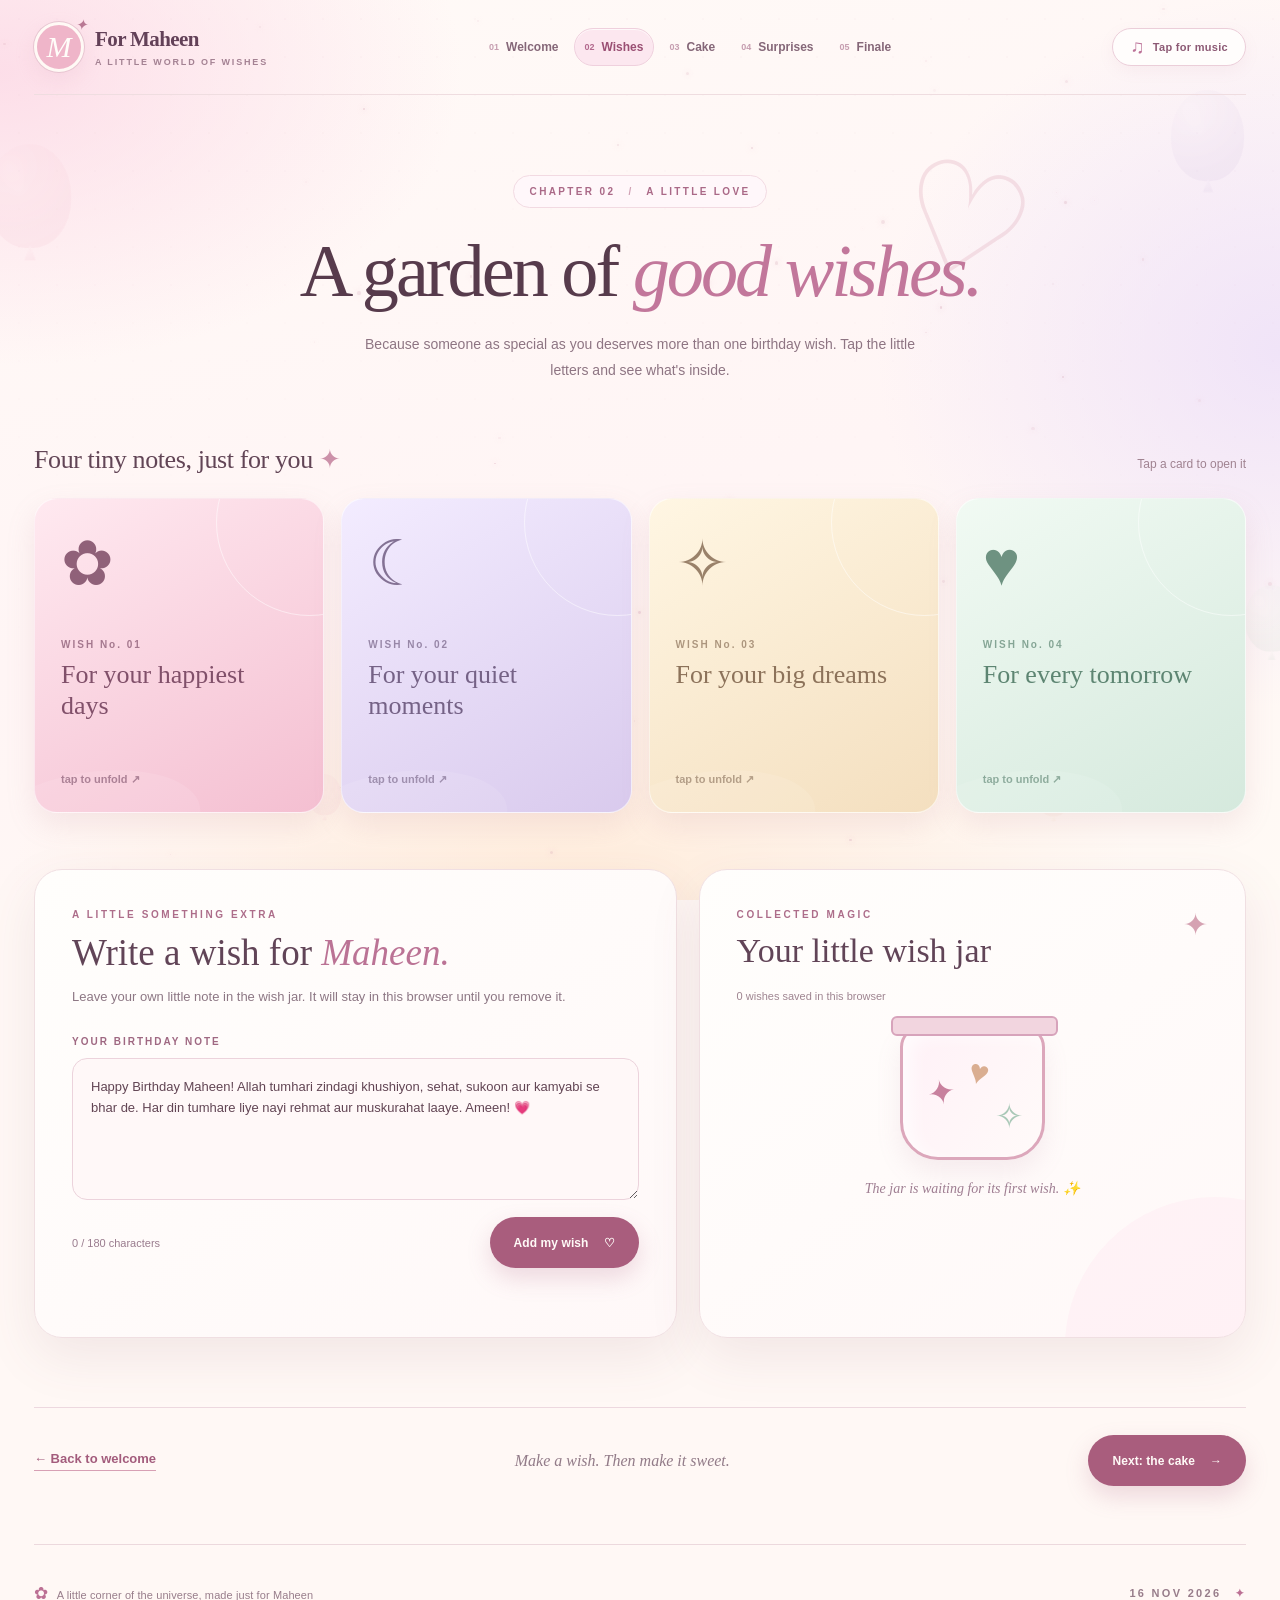
==== commit 0bdfaca8: "Update wishes.html" ====
--- a/wishes.html
+++ b/wishes.html
@@ -43,7 +43,7 @@
   </section>
   <section class="wish-station" aria-labelledby="wish-station-heading">
     <div class="wish-writing-panel glass-panel"><p class="eyebrow">A LITTLE SOMETHING EXTRA</p><h2 id="wish-station-heading">Write a wish for <em>Maheen.</em></h2><p>Leave your own little note in the wish jar. It will stay in this browser until you remove it.</p>
-      <form id="wish-form"><label for="wish-message">YOUR BIRTHDAY NOTE</label><textarea id="wish-message" maxlength="180" rows="5" placeholder="Dear Maheen, I wish you…" required></textarea><div class="form-under"><span><span id="wish-char-count">0</span> / 180 characters</span><button type="submit" class="btn btn-primary">Add my wish <span aria-hidden="true">♡</span></button></div></form>
+      <form id="wish-form"><label for="wish-message">YOUR BIRTHDAY NOTE</label><textarea id="wish-message" maxlength="180" rows="5" required>Happy Birthday Maheen! Allah tumhari zindagi khushiyon, sehat, sukoon aur kamyabi se bhar de. Har din tumhare liye nayi rehmat aur muskurahat laaye. Ameen! 💗</textarea><div class="form-under"><span><span id="wish-char-count">0</span> / 180 characters</span><button type="submit" class="btn btn-primary">Add my wish <span aria-hidden="true">♡</span></button></div></form>
       <p id="wish-feedback" class="form-feedback" aria-live="polite"></p>
     </div>
     <div class="wish-jar-panel glass-panel"><div class="jar-heading"><div><p class="eyebrow">COLLECTED MAGIC</p><h2>Your little wish jar</h2></div><span class="jar-top-icon" aria-hidden="true">✦</span></div><p id="wish-total" class="jar-total">0 wishes saved in this browser</p>
